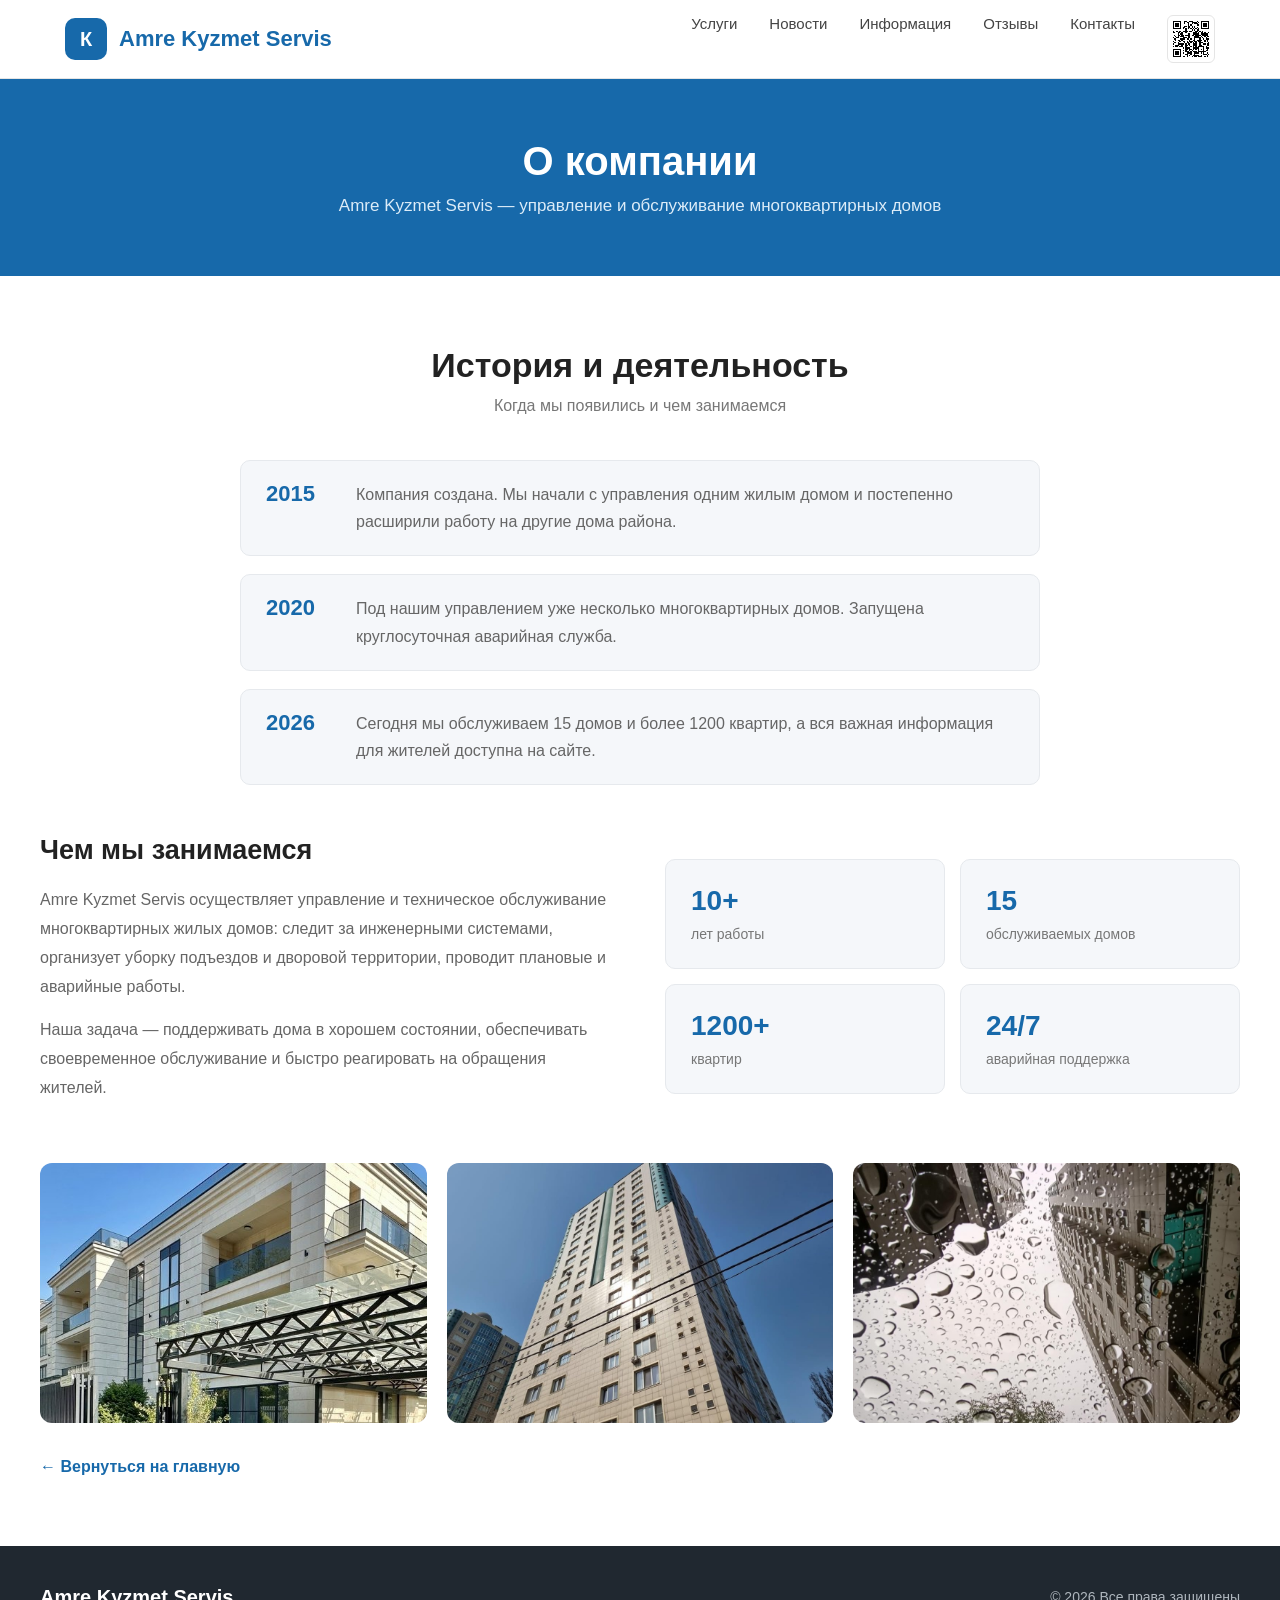
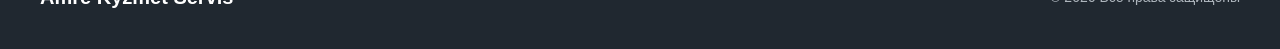
==== about.html @ 6d38aca6 "Launch Amre Kyzmet Servis site on GitHub Pages Services/news/documents/contacts sections, a reviews " ====
<!DOCTYPE html>
<html lang="ru">

<head>
    <meta charset="UTF-8">

    <meta name="viewport" content="width=device-width, initial-scale=1.0">

    <title>О компании — Amre Kyzmet Servis</title>
    <meta name="description" content="История и деятельность компании Amre Kyzmet Servis: с какого года работаем, сколько домов и квартир обслуживаем, чем занимаемся.">
    <link rel="canonical" href="https://sultan2728.github.io/amre-kyzmet-servis/about.html">

    <link rel="stylesheet" href="Css/style.css">
    <link rel="stylesheet" href="Css/QR.css">
</head>

<body>

    <!-- ================= HEADER ================= -->

    <header>

        <div class="header-container"> 

            <a href="index.html" class="logo">

                <div class="logo-icon">К</div>

                <span>Amre Kyzmet Servis</span>

            </a>

            <nav>

                <a href="index.html#services">Услуги</a>
                <a href="index.html#news">Новости</a>
                <a href="index.html#documents">Информация</a>
                <a href="index.html#reviews">Отзывы</a>
                <a href="index.html#contacts">Контакты</a>

                <a href="about.html" class="nav-qr" title="О компании">
                    <span class="nav-qr-code" data-qr="about.html"></span>
                    <span class="nav-qr-popup">
                        <span class="nav-qr-big" data-qr="about.html"></span>
                        <span class="nav-qr-text">Отсканируйте или нажмите — страница «О компании»</span>
                    </span>
                </a>

            </nav>

        </div>

    </header>


    <!-- ================= О КОМПАНИИ ================= -->

    <section class="page-hero">
        <h1>О компании</h1>
        <p>Amre Kyzmet Servis — управление и обслуживание многоквартирных домов</p>
    </section>

    <section class="section about">

        <div class="container">

            <div class="section-title">
                <h2>История и деятельность</h2>
                <p>Когда мы появились и чем занимаемся</p>
            </div>

            <div class="timeline">

                <div class="timeline-item">
                    <div class="timeline-year">2015</div>
                    <p>
                        Компания создана. Мы начали с управления одним жилым домом
                        и постепенно расширили работу на другие дома района.
                    </p>
                </div>

                <div class="timeline-item">
                    <div class="timeline-year">2020</div>
                    <p>
                        Под нашим управлением уже несколько многоквартирных домов.
                        Запущена круглосуточная аварийная служба.
                    </p>
                </div>

                <div class="timeline-item">
                    <div class="timeline-year">2026</div>
                    <p>
                        Сегодня мы обслуживаем 15 домов и более 1200 квартир,
                        а вся важная информация для жителей доступна на сайте.
                    </p>
                </div>

            </div>

            <div class="about-content" style="margin-top: 50px;">

                <div class="about-text">

                    <h3>Чем мы занимаемся</h3>

                    <p>
                        Amre Kyzmet Servis осуществляет управление и техническое
                        обслуживание многоквартирных жилых домов: следит за
                        инженерными системами, организует уборку подъездов и
                        дворовой территории, проводит плановые и аварийные работы.
                    </p>

                    <p>
                        Наша задача — поддерживать дома в хорошем состоянии,
                        обеспечивать своевременное обслуживание и быстро
                        реагировать на обращения жителей.
                    </p>

                </div>

                <div class="about-info">

                    <div class="info-card">
                        <strong>10+</strong>
                        <span>лет работы</span>
                    </div>

                    <div class="info-card">
                        <strong>15</strong>
                        <span>обслуживаемых домов</span>
                    </div>

                    <div class="info-card">
                        <strong>1200+</strong>
                        <span>квартир</span>
                    </div>

                    <div class="info-card">
                        <strong>24/7</strong>
                        <span>аварийная поддержка</span>
                    </div>

                </div>

            </div>

            <div class="about-photos">
                <img src="png/house-3.jpg" alt="Дом под управлением КСК">
                <img src="png/house-2.jpg" alt="Дом под управлением КСК">
                <img src="png/house-1.jpg" alt="Дом под управлением КСК">
            </div>

            <a href="index.html" class="back-home">← Вернуться на главную</a>

        </div>

    </section>


    <!-- ================= FOOTER ================= -->

    <footer>

        <div class="footer-container">

            <div class="footer-logo">
                Amre Kyzmet Servis
            </div>

            <div class="footer-text">
                © 2026 Все права защищены
            </div>

        </div>

    </footer>

    <script src="Js/qrcode.js"></script>
    <script src="Js/qr-init.js"></script>

</body>

</html>
---- Css/style.css ----
* {
    margin: 0;
    padding: 0;
    box-sizing: border-box;
}

html {
    scroll-behavior: smooth;
}

body {
    font-family: Arial, Helvetica, sans-serif;
    background: #f5f6f8;
    color: #222;
}

a {
    text-decoration: none;
    color: inherit;
}

/* ================= HEADER ================= */

header {
    background: #ffffff;
    border-bottom: 1px solid #e5e5e5;
    position: sticky;
    top: 0;
    z-index: 1000;
}

.header-container {
    max-width: 1200px;
    margin: auto;
    height: 78px;

    display: flex;
    align-items: center;
    justify-content: space-between;

    padding: 0 25px;
}

.logo {
    display: flex;
    align-items: center;
    gap: 12px;
    font-size: 22px;
    font-weight: 700;
    color: #1769aa;
}

.logo-icon {
    width: 42px;
    height: 42px;
    border-radius: 10px;

    display: flex;
    align-items: center;
    justify-content: center;

    background: #1769aa;
    color: white;
    font-size: 20px; 
    font-weight: bold;
}

nav {
    display: flex;
    gap: 32px;
}

nav a {
    color: #444;
    font-size: 15px;
    font-weight: 500;
    transition: 0.3s;
}

nav a:hover {
    color: #1769aa;
}

/* ================= HERO ================= */

.hero {
    min-height: 480px;

    display: flex;
    align-items: center;

    position: relative;
    overflow: hidden;
    background: #16202a;
}

/* фон из трёх фотографий */
.hero-bg {
    position: absolute;
    inset: 0;

    display: flex;
}

.hero-bg img {
    flex: 1;
    min-width: 0;
    height: 100%;
    object-fit: cover;
}

/* тёмный градиент поверх фото, чтобы текст читался */
.hero::after {
    content: "";
    position: absolute;
    inset: 0;

    background: linear-gradient(
        90deg,
        rgba(0, 0, 0, 0.72),
        rgba(0, 0, 0, 0.30)
    );
}

.hero-container {
    position: relative;
    z-index: 2;
    width: 1200px;
    max-width: 100%;
    margin: auto;
    padding: 60px 25px;
}

.hero-content {
    max-width: 650px;
    color: white;
}

.hero-content span {
    display: inline-block;
    margin-bottom: 15px;

    font-size: 14px;
    font-weight: bold;
    text-transform: uppercase;
    letter-spacing: 1px;

    color: #7ec8ff;
}

.hero-content h1 {
    font-size: 52px;
    line-height: 1.1;
    margin-bottom: 20px;
}

.hero-content p {
    font-size: 19px;
    line-height: 1.6;
    color: #eeeeee;
    margin-bottom: 30px;
}

.hero-buttons {
    display: flex;
    gap: 15px;
}

.btn {
    display: inline-block;
    padding: 14px 25px;
    border-radius: 7px;

    font-size: 15px;
    font-weight: bold;

    transition: 0.3s;
}

.btn-primary {
    background: #1769aa;
    color: white;
}

.btn-primary:hover {
    background: #0f558b;
    transform: translateY(-2px);
}

.btn-light {
    background: white;
    color: #333;
}

.btn-light:hover {
    background: #eeeeee;
}

/* ================= GENERAL ================= */

.section {
    padding: 70px 25px;
}

.container {
    max-width: 1200px;
    margin: auto;
}

.section-title {
    text-align: center;
    margin-bottom: 45px;
}

.section-title h2 {
    font-size: 34px;
    margin-bottom: 12px;
}

.section-title p {
    color: #777;
    font-size: 16px;
}

/* ================= ABOUT ================= */

.about {
    background: white;
}

.about-content {
    display: grid;
    grid-template-columns: 1fr 1fr;
    gap: 50px;
    align-items: center;
}

.about-text h3 {
    font-size: 27px;
    margin-bottom: 20px;
}

.about-text p {
    color: #666;
    line-height: 1.8;
    margin-bottom: 15px;
}

.about-info {
    display: grid;
    grid-template-columns: 1fr 1fr;
    gap: 15px;
}

.info-card {
    background: #f5f7fa;
    padding: 25px;
    border-radius: 10px;
    border: 1px solid #e6e9ed;
}

.info-card strong {
    display: block;
    font-size: 28px;
    color: #1769aa;
    margin-bottom: 8px;
}

.info-card span {
    color: #777;
    font-size: 14px;
}

/* ================= SERVICES ================= */

.services {
    background: #f5f6f8;
}

.services-grid {
    display: grid;
    grid-template-columns: repeat(4, 1fr);
    gap: 20px;
}

.service-card {
    background: white;
    padding: 30px 25px;
    border-radius: 12px;

    border: 1px solid #e5e5e5;

    transition: 0.3s;
}

.service-card:hover {
    transform: translateY(-5px);
    box-shadow: 0 10px 30px rgba(0,0,0,0.08);
}

.service-icon {
    width: 52px;
    height: 52px;
    border-radius: 10px;

    background: #e8f3fb;
    color: #1769aa;

    display: flex;
    align-items: center;
    justify-content: center;

    font-size: 23px;
    margin-bottom: 20px;
}

.service-card h3 {
    font-size: 19px;
    margin-bottom: 12px;
}

.service-card p {
    color: #777;
    font-size: 14px;
    line-height: 1.6;
}

/* ================= NEWS ================= */

.news {
    background: white;
}

.news-grid {
    display: grid;
    grid-template-columns: repeat(3, 1fr);
    gap: 25px;
}

.news-card {
    border: 1px solid #e5e5e5;
    border-radius: 12px;
    overflow: hidden;
    background: white;
    transition: 0.3s;
}

.news-card:hover {
    transform: translateY(-4px);
    box-shadow: 0 8px 25px rgba(0,0,0,0.07);
}

.news-image {
    height: 180px;

    background:
        linear-gradient(
            135deg,
            #dceaf4,
            #f1f4f7
        );

    display: flex;
    align-items: center;
    justify-content: center;

    color: #1769aa;
    font-size: 45px;
}

.news-content {
    padding: 22px;
}

.news-date {
    color: #1769aa;
    font-size: 13px;
    margin-bottom: 10px;
}

.news-content h3 {
    font-size: 18px;
    margin-bottom: 10px;
}

.news-content p {
    color: #777;
    font-size: 14px;
    line-height: 1.6;
}

/* ================= DOCUMENTS ================= */

.documents {
    background: #f5f6f8;
}

.documents-grid {
    display: grid;
    grid-template-columns: repeat(4, 1fr);
    gap: 20px;
}

.document-card {
    background: white;
    padding: 25px;
    border-radius: 10px;

    border: 1px solid #e4e4e4;

    display: flex;
    align-items: center;
    gap: 15px;

    transition: 0.3s;
}

.document-card:hover {
    border-color: #1769aa;
}

.document-icon {
    font-size: 25px;
}

.document-card h3 {
    font-size: 15px;
}

/* ================= CONTACTS ================= */

.contacts {
    background: #ffffff;
}

.contacts-grid {
    display: grid;
    grid-template-columns: repeat(3, 1fr);
    gap: 25px;
}

.contact-card {
    text-align: center;
    padding: 30px;

    border: 1px solid #e5e5e5;
    border-radius: 12px;
}

.contact-icon {
    font-size: 30px;
    margin-bottom: 15px;
}

.contact-card h3 {
    margin-bottom: 10px;
}

.contact-card p {
    color: #777;
    line-height: 1.6;
}

/* ================= FOOTER ================= */

footer {
    background: #202830;
    color: white;
    padding: 40px 25px;
}

.footer-container {
    max-width: 1200px;
    margin: auto;

    display: flex;
    justify-content: space-between;
    align-items: center;
}

.footer-logo {
    font-size: 20px;
    font-weight: bold;
}

.footer-text {
    color: #aeb6bd;
    font-size: 14px;
}

/* ================= ADAPTIVE ================= */

@media (max-width: 900px) {

    nav {
        gap: 15px;
    }

    .hero-content h1 {
        font-size: 42px;
    }

    .services-grid {
        grid-template-columns: repeat(2, 1fr);
    }

    .documents-grid {
        grid-template-columns: repeat(2, 1fr);
    }

    .about-content {
        grid-template-columns: 1fr;
    }
}

@media (max-width: 600px) {

    .header-container {
        height: auto;
        padding: 15px 20px;

        flex-direction: column;
        gap: 15px;
    }

    nav {
        flex-wrap: wrap;
        justify-content: center;
        gap: 15px;
    }

    .hero {
        min-height: 500px;
    }

    .hero-content h1 {
        font-size: 35px;
    }

    .hero-content p {
        font-size: 16px;
    }

    .hero-buttons {
        flex-direction: column;
    }

    .btn {
        text-align: center;
    }

    .services-grid,
    .news-grid,
    .documents-grid,
    .contacts-grid {
        grid-template-columns: 1fr;
    }

    .about-info {
        grid-template-columns: 1fr;
    }

    .section {
        padding: 50px 20px;
    }

    .section-title h2 {
        font-size: 28px;
    }

    .footer-container {
        flex-direction: column;
        gap: 15px;
        text-align: center;
    }
}
/* ================= REVIEWS ================= */

.reviews {
    background: #f5f6f8;
}

.reviews-layout {
    display: grid;
    grid-template-columns: 380px 1fr;
    gap: 30px;
    align-items: start;
}

.review-form {
    background: white;
    border: 1px solid #e5e5e5;
    border-radius: 12px;
    padding: 25px;

    display: flex;
    flex-direction: column;
    gap: 6px;
}

.review-form h3 {
    font-size: 19px;
    margin-bottom: 10px;
}

.review-form label {
    font-size: 13px;
    color: #555;
    margin-top: 10px;
}

.review-form input[type="text"],
.review-form textarea {
    width: 100%;
    border: 1px solid #ddd;
    border-radius: 8px;
    padding: 10px 12px;
    font-family: inherit;
    font-size: 14px;
    resize: vertical;
}

.review-form input[type="text"]:focus,
.review-form textarea:focus {
    outline: none;
    border-color: #1769aa;
}

.star-input {
    display: flex;
    gap: 4px;
}

.star-input .star {
    background: none;
    border: none;
    cursor: pointer;
    font-size: 26px;
    line-height: 1;
    color: #d8dce1;
    padding: 2px;
    transition: 0.15s;
}

.star-input .star.active {
    color: #f5a623;
}

.review-submit {
    margin-top: 16px;
    border: none;
    cursor: pointer;
    width: 100%;
    text-align: center;
}

.review-note {
    margin-top: 10px;
    font-size: 12px;
    color: #999;
    line-height: 1.5;
}

.reviews-list {
    display: flex;
    flex-direction: column;
    gap: 16px;
}

.review-card {
    background: white;
    border: 1px solid #e5e5e5;
    border-radius: 12px;
    padding: 20px 22px;
}

.review-head {
    display: flex;
    justify-content: space-between;
    align-items: center;
    gap: 10px;
    margin-bottom: 8px;
}

.review-head strong {
    font-size: 15px;
}

.review-stars {
    display: flex;
    gap: 2px;
}

.star-display {
    color: #d8dce1;
    font-size: 15px;
}

.star-display.filled {
    color: #f5a623;
}

.review-text {
    color: #555;
    line-height: 1.6;
    font-size: 14px;
    margin-bottom: 10px;
}

.review-date {
    font-size: 12px;
    color: #999;
}

.reviews-empty {
    color: #777;
    font-size: 14px;
}

@media (max-width: 900px) {
    .reviews-layout {
        grid-template-columns: 1fr;
    }
}
---- Css/QR.css ----
.overlay{
    position:fixed;
    inset:0;
    background:rgba(0,0,0,0.6);
    backdrop-filter:blur(8px);
    display:none;
    z-index:999;
}

.qr-modal{
    position:fixed;
    top:50%;
    left:50%;
    transform:translate(-50%,-50%);
    background:#111;
    padding:30px;
    border-radius:20px;
    text-align:center;
    display:none;
    z-index:1000;
    color:white;
}

/* ================= QR В МЕНЮ ================= */

.nav-qr {
    position: relative;
    display: flex;
    align-items: center;
}

.nav-qr-code {
    display: block;
    width: 48px;
    height: 48px;
    padding: 2px;
    background: #fff;
    border: 1px solid #e5e5e5;
    border-radius: 6px;
    transition: 0.3s;
}

.nav-qr:hover .nav-qr-code {
    border-color: #1769aa;
}

.nav-qr-code svg,
.nav-qr-big svg {
    display: block;
    width: 100%;
    height: 100%;
}

/* увеличенный QR при наведении */
.nav-qr-popup {
    position: absolute;
    top: 100%;
    right: 0;
    margin-top: 12px;
    width: 220px;
    padding: 14px;

    background: #fff;
    border: 1px solid #e5e5e5;
    border-radius: 12px;
    box-shadow: 0 10px 30px rgba(0, 0, 0, 0.15);
    text-align: center;

    opacity: 0;
    visibility: hidden;
    transform: translateY(-6px);
    transition: 0.25s;
}

.nav-qr:hover .nav-qr-popup {
    opacity: 1;
    visibility: visible;
    transform: translateY(0);
}

.nav-qr-big {
    display: block;
    width: 190px;
    height: 190px;
    margin: 0 auto 10px;
}

.nav-qr-text {
    display: block;
    font-size: 13px;
    line-height: 1.4;
    color: #666;
}

/* ================= СТРАНИЦА «О КОМПАНИИ» ================= */

.page-hero {
    background: #1769aa;
    color: white;
    padding: 60px 25px;
    text-align: center;
}

.page-hero h1 {
    font-size: 40px;
    margin-bottom: 12px;
}

.page-hero p {
    color: #dcecf8;
    font-size: 17px;
}

.timeline {
    max-width: 800px;
    margin: 0 auto;
    display: flex;
    flex-direction: column;
    gap: 18px;
}

.timeline-item {
    display: flex;
    gap: 20px;
    align-items: flex-start;
    background: #f5f7fa;
    border: 1px solid #e6e9ed;
    border-radius: 10px;
    padding: 20px 25px;
}

.timeline-year {
    min-width: 70px;
    font-size: 22px;
    font-weight: bold;
    color: #1769aa;
}

.timeline-item p {
    color: #666;
    line-height: 1.7;
}

.about-photos {
    display: flex;
    gap: 20px;
    margin-top: 45px;
}

.about-photos img {
    flex: 1;
    min-width: 0;
    height: 260px;
    object-fit: cover;
    border-radius: 12px;
}

.back-home {
    display: inline-block;
    margin-top: 35px;
    color: #1769aa;
    font-weight: bold;
}

.back-home:hover {
    text-decoration: underline;
}

@media (max-width: 600px) {
    .nav-qr-popup {
        right: auto;
        left: 50%;
        margin-left: -110px;
    }

    .timeline-item {
        flex-direction: column;
        gap: 8px;
    }

    .about-photos {
        flex-direction: column;
    }
}
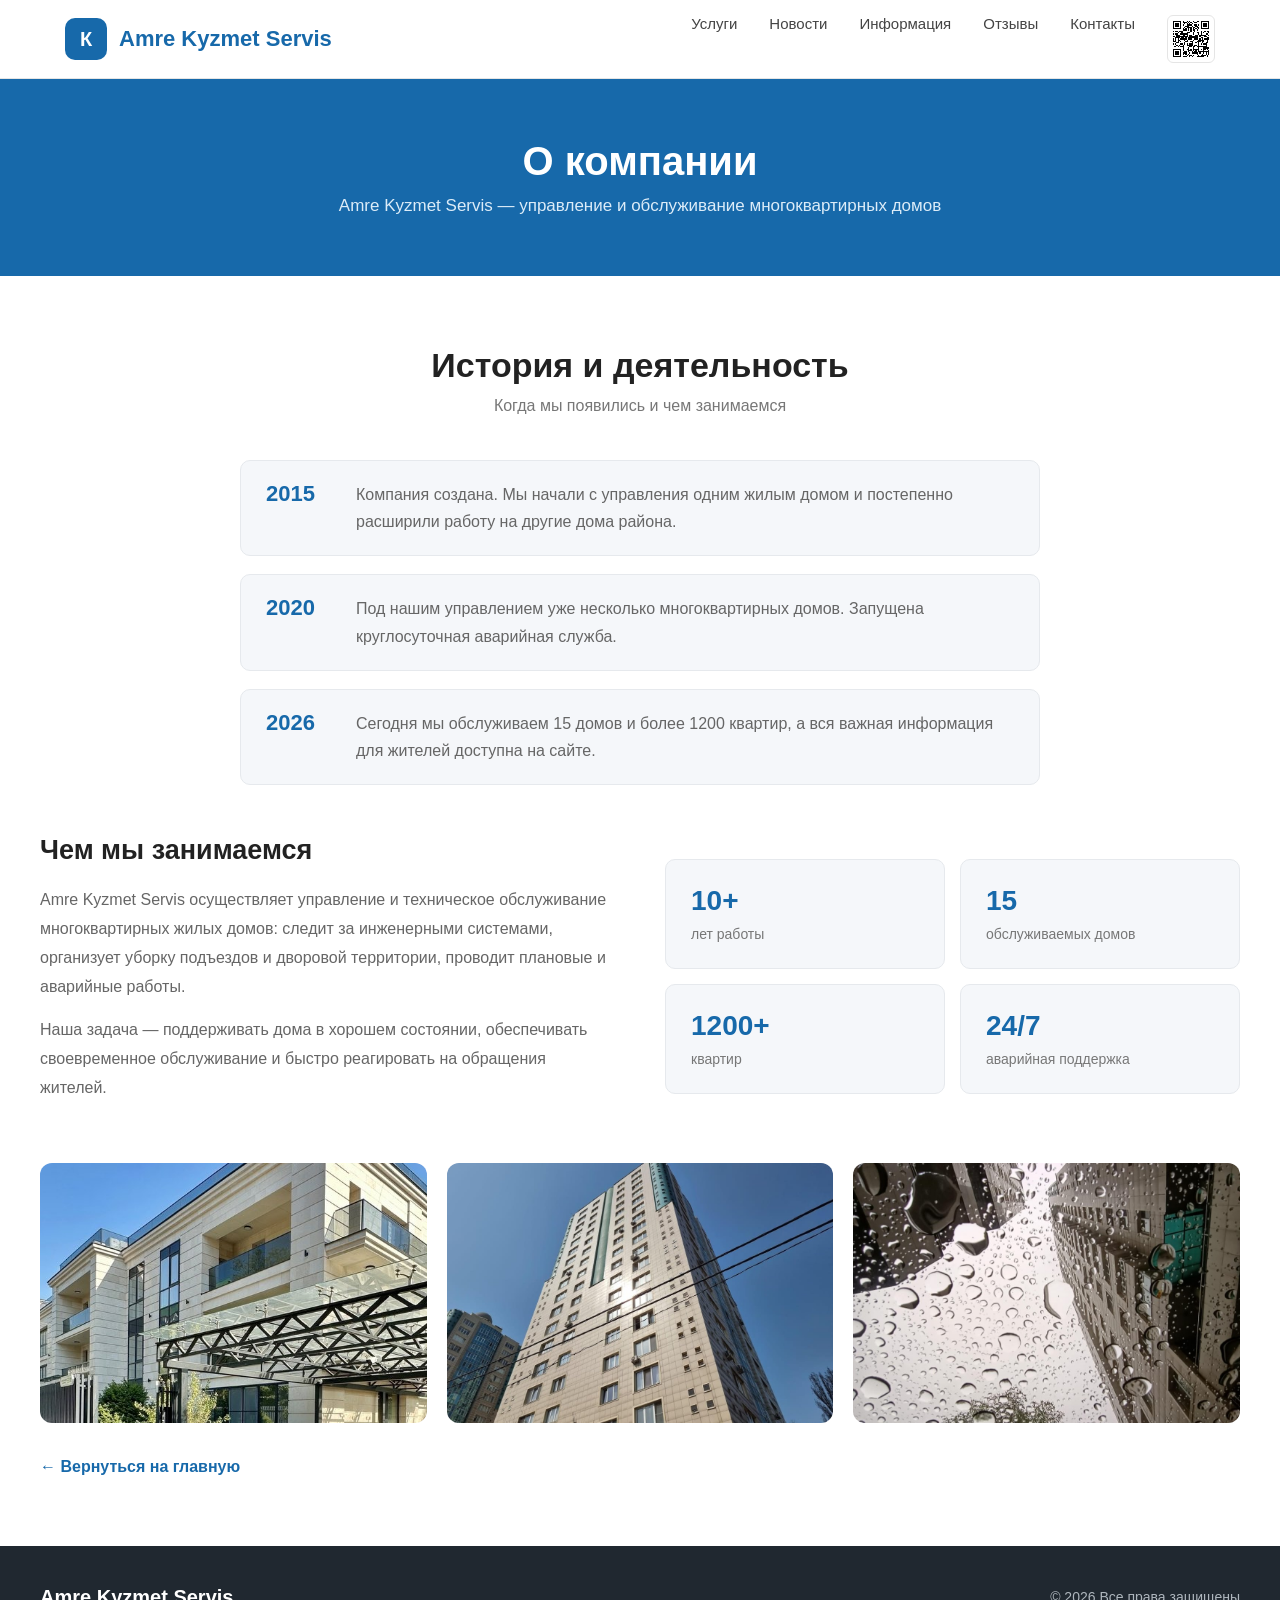
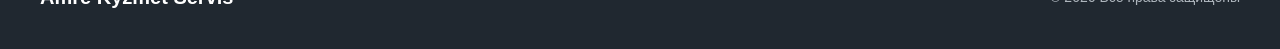
==== commit 6300d8b2: "Fix leftover old company name in image alt text Co-Authored-By: Claude Sonnet 5 <noreply@anthropic.c" ====
--- a/about.html
+++ b/about.html
@@ -145,9 +145,9 @@
             </div>
 
             <div class="about-photos">
-                <img src="png/house-3.jpg" alt="Дом под управлением КСК">
-                <img src="png/house-2.jpg" alt="Дом под управлением КСК">
-                <img src="png/house-1.jpg" alt="Дом под управлением КСК">
+                <img src="png/house-3.jpg" alt="Дом под управлением Amre Kyzmet Servis">
+                <img src="png/house-2.jpg" alt="Дом под управлением Amre Kyzmet Servis">
+                <img src="png/house-1.jpg" alt="Дом под управлением Amre Kyzmet Servis">
             </div>
 
             <a href="index.html" class="back-home">← Вернуться на главную</a>
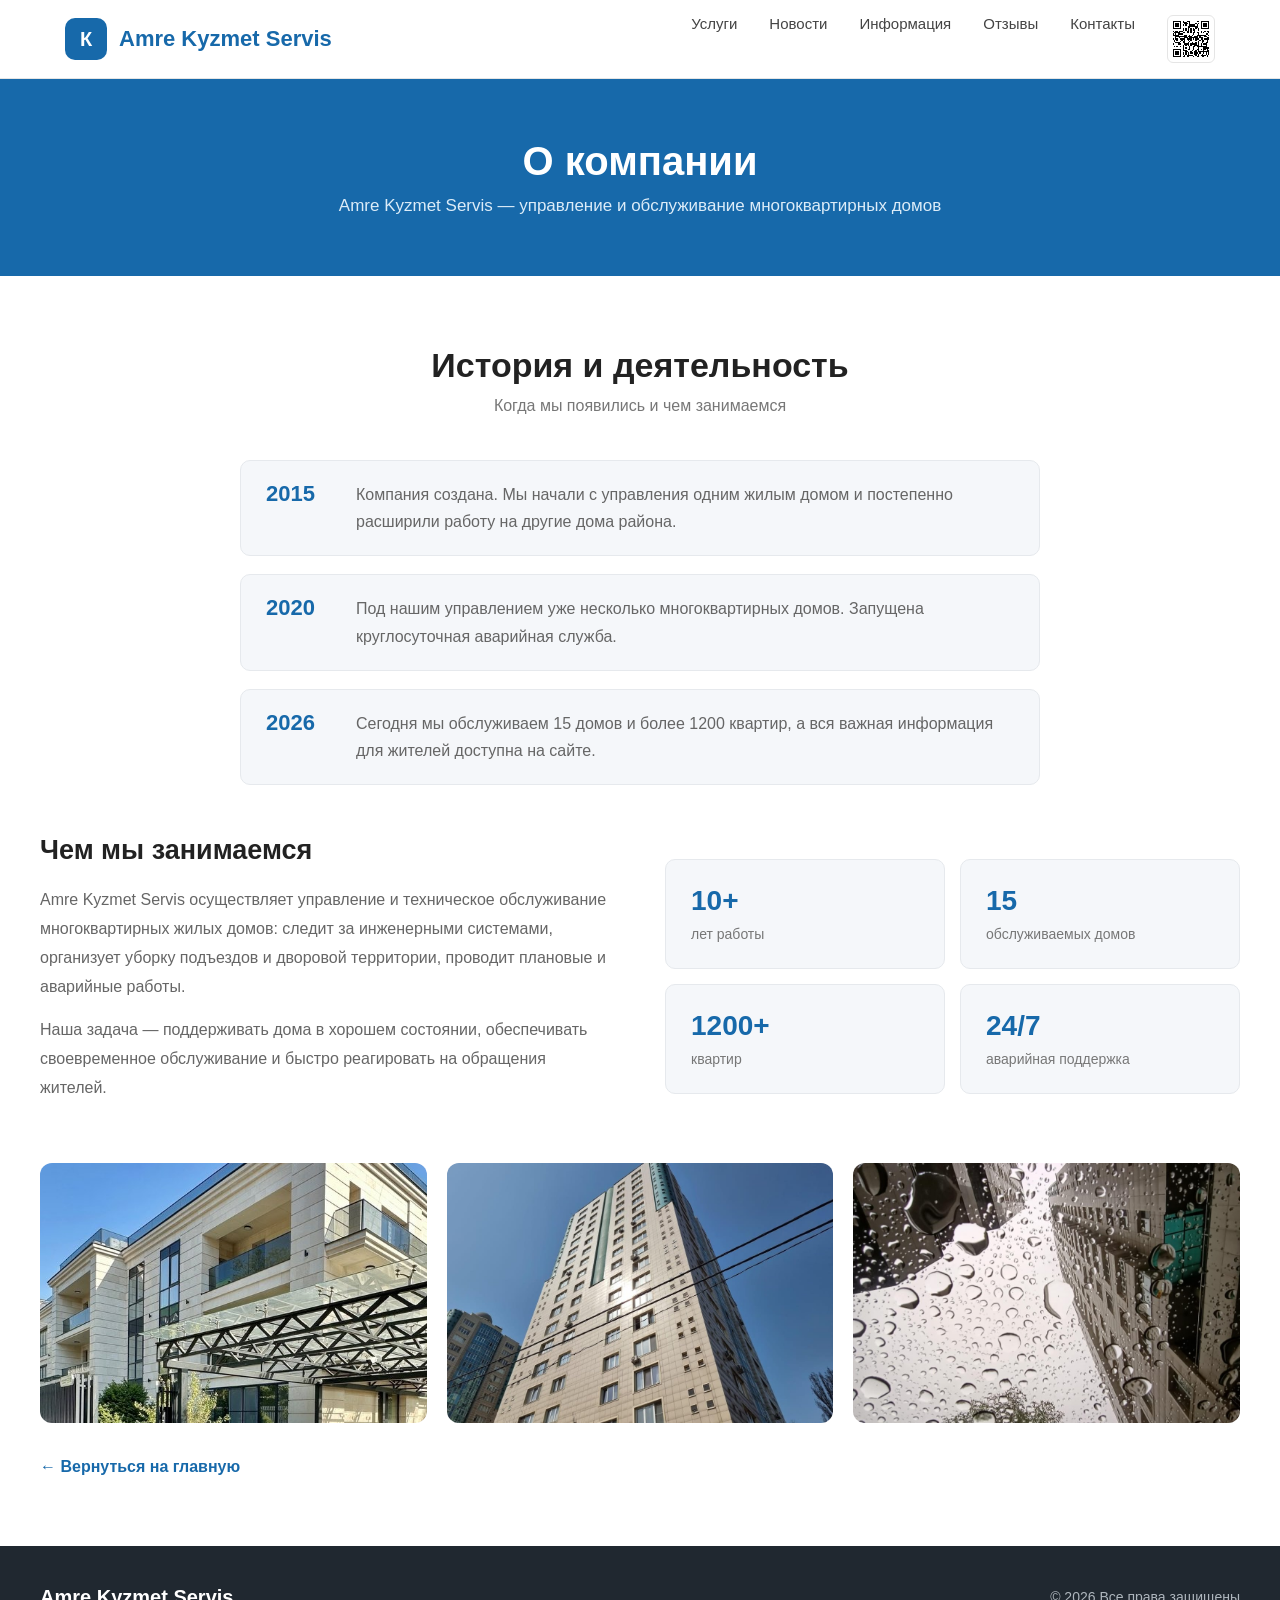
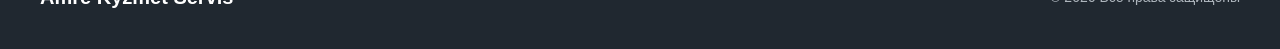
==== commit a173dae9: "Add favicon matching the site logo SVG favicon plus favicon.ico (16/32/48), PNG sizes and an Apple t" ====
--- a/about.html
+++ b/about.html
@@ -8,6 +8,11 @@
 
     <title>О компании — Amre Kyzmet Servis</title>
     <meta name="description" content="История и деятельность компании Amre Kyzmet Servis: с какого года работаем, сколько домов и квартир обслуживаем, чем занимаемся.">
+    <link rel="icon" href="favicon.svg" type="image/svg+xml">
+    <link rel="icon" href="favicon.ico" sizes="48x48">
+    <link rel="icon" href="icons/favicon-32.png" type="image/png" sizes="32x32">
+    <link rel="apple-touch-icon" href="icons/apple-touch-icon.png">
+    <meta name="theme-color" content="#1769aa">
     <link rel="canonical" href="https://sultan2728.github.io/amre-kyzmet-servis/about.html">
 
     <link rel="stylesheet" href="Css/style.css">
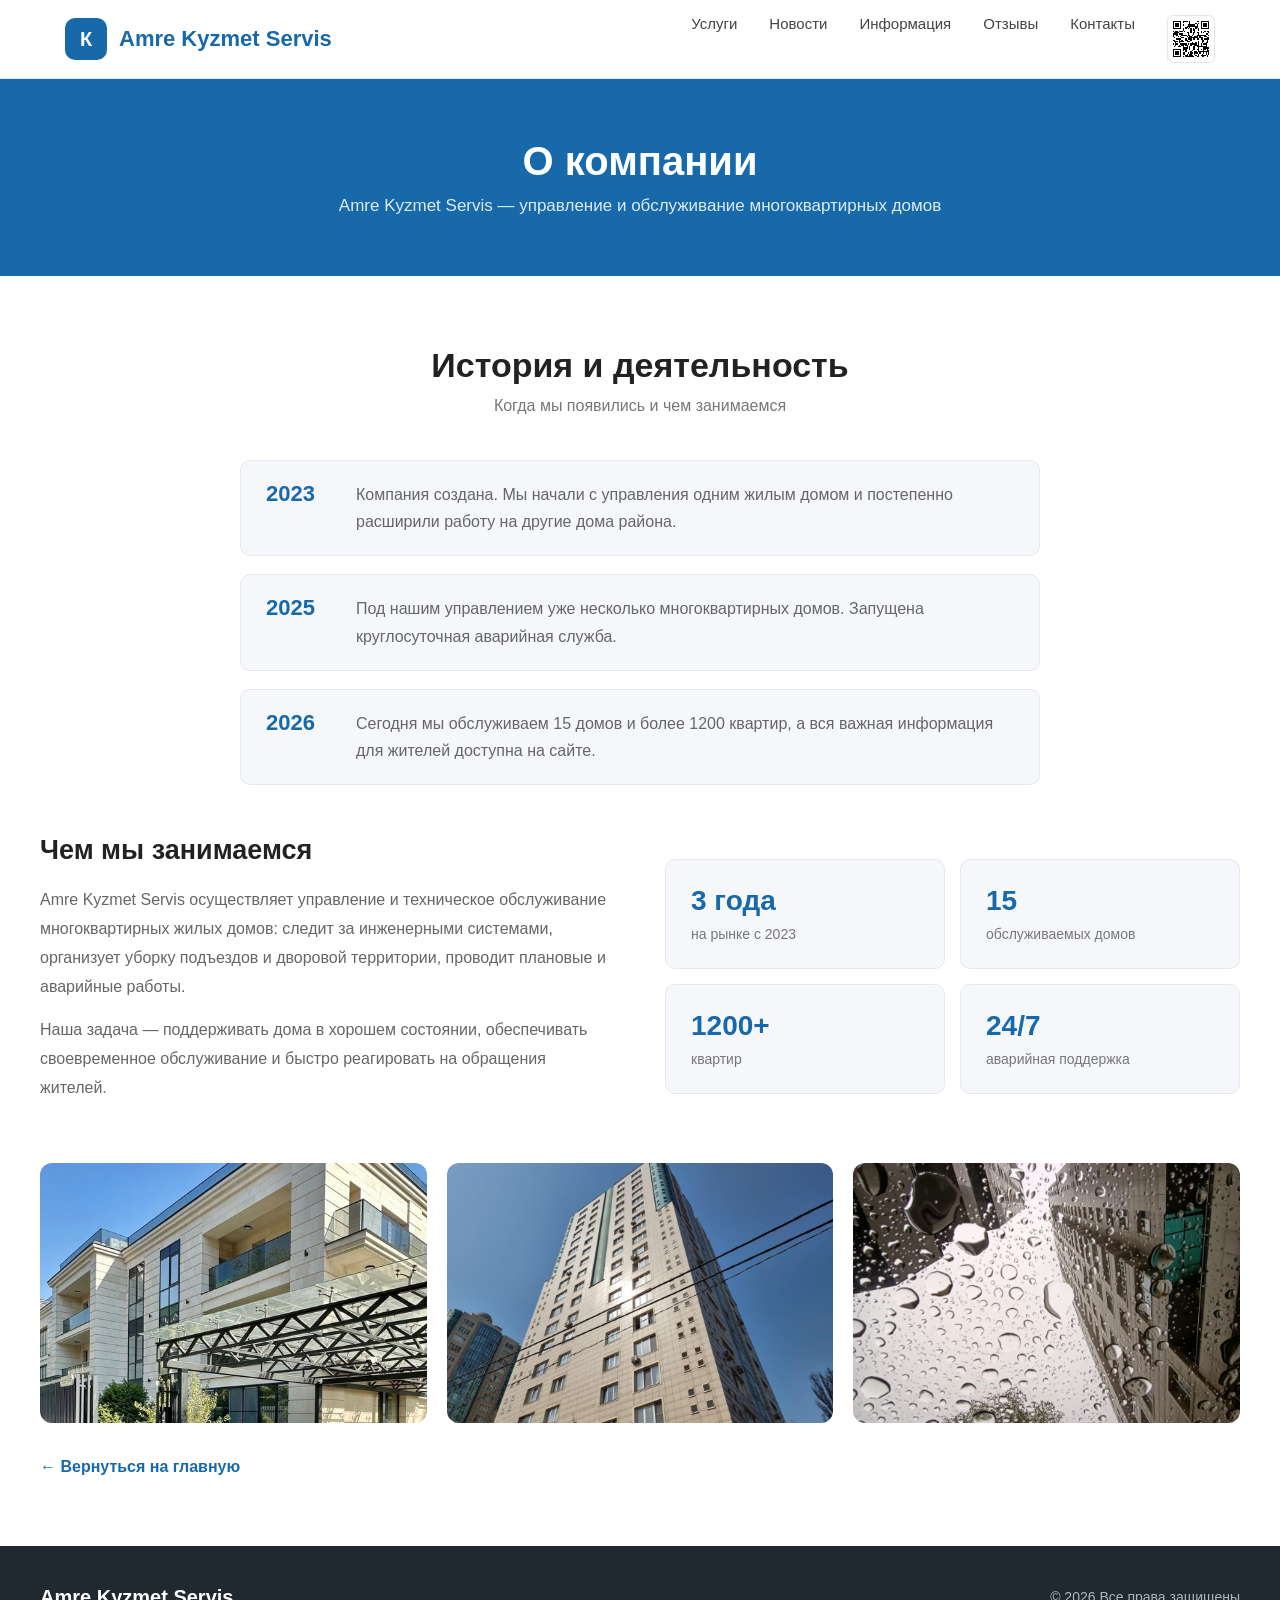
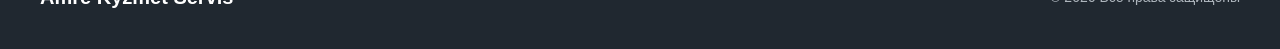
==== commit f8ef0e16: "Update about page: company founded in 2023 Timeline now starts in 2023 (was 2015) and the "10+ years" ====
--- a/about.html
+++ b/about.html
@@ -77,7 +77,7 @@
             <div class="timeline">
 
                 <div class="timeline-item">
-                    <div class="timeline-year">2015</div>
+                    <div class="timeline-year">2023</div>
                     <p>
                         Компания создана. Мы начали с управления одним жилым домом
                         и постепенно расширили работу на другие дома района.
@@ -85,7 +85,7 @@
                 </div>
 
                 <div class="timeline-item">
-                    <div class="timeline-year">2020</div>
+                    <div class="timeline-year">2025</div>
                     <p>
                         Под нашим управлением уже несколько многоквартирных домов.
                         Запущена круглосуточная аварийная служба.
@@ -126,8 +126,8 @@
                 <div class="about-info">
 
                     <div class="info-card">
-                        <strong>10+</strong>
-                        <span>лет работы</span>
+                        <strong>3 года</strong>
+                        <span>на рынке с 2023</span>
                     </div>
 
                     <div class="info-card">
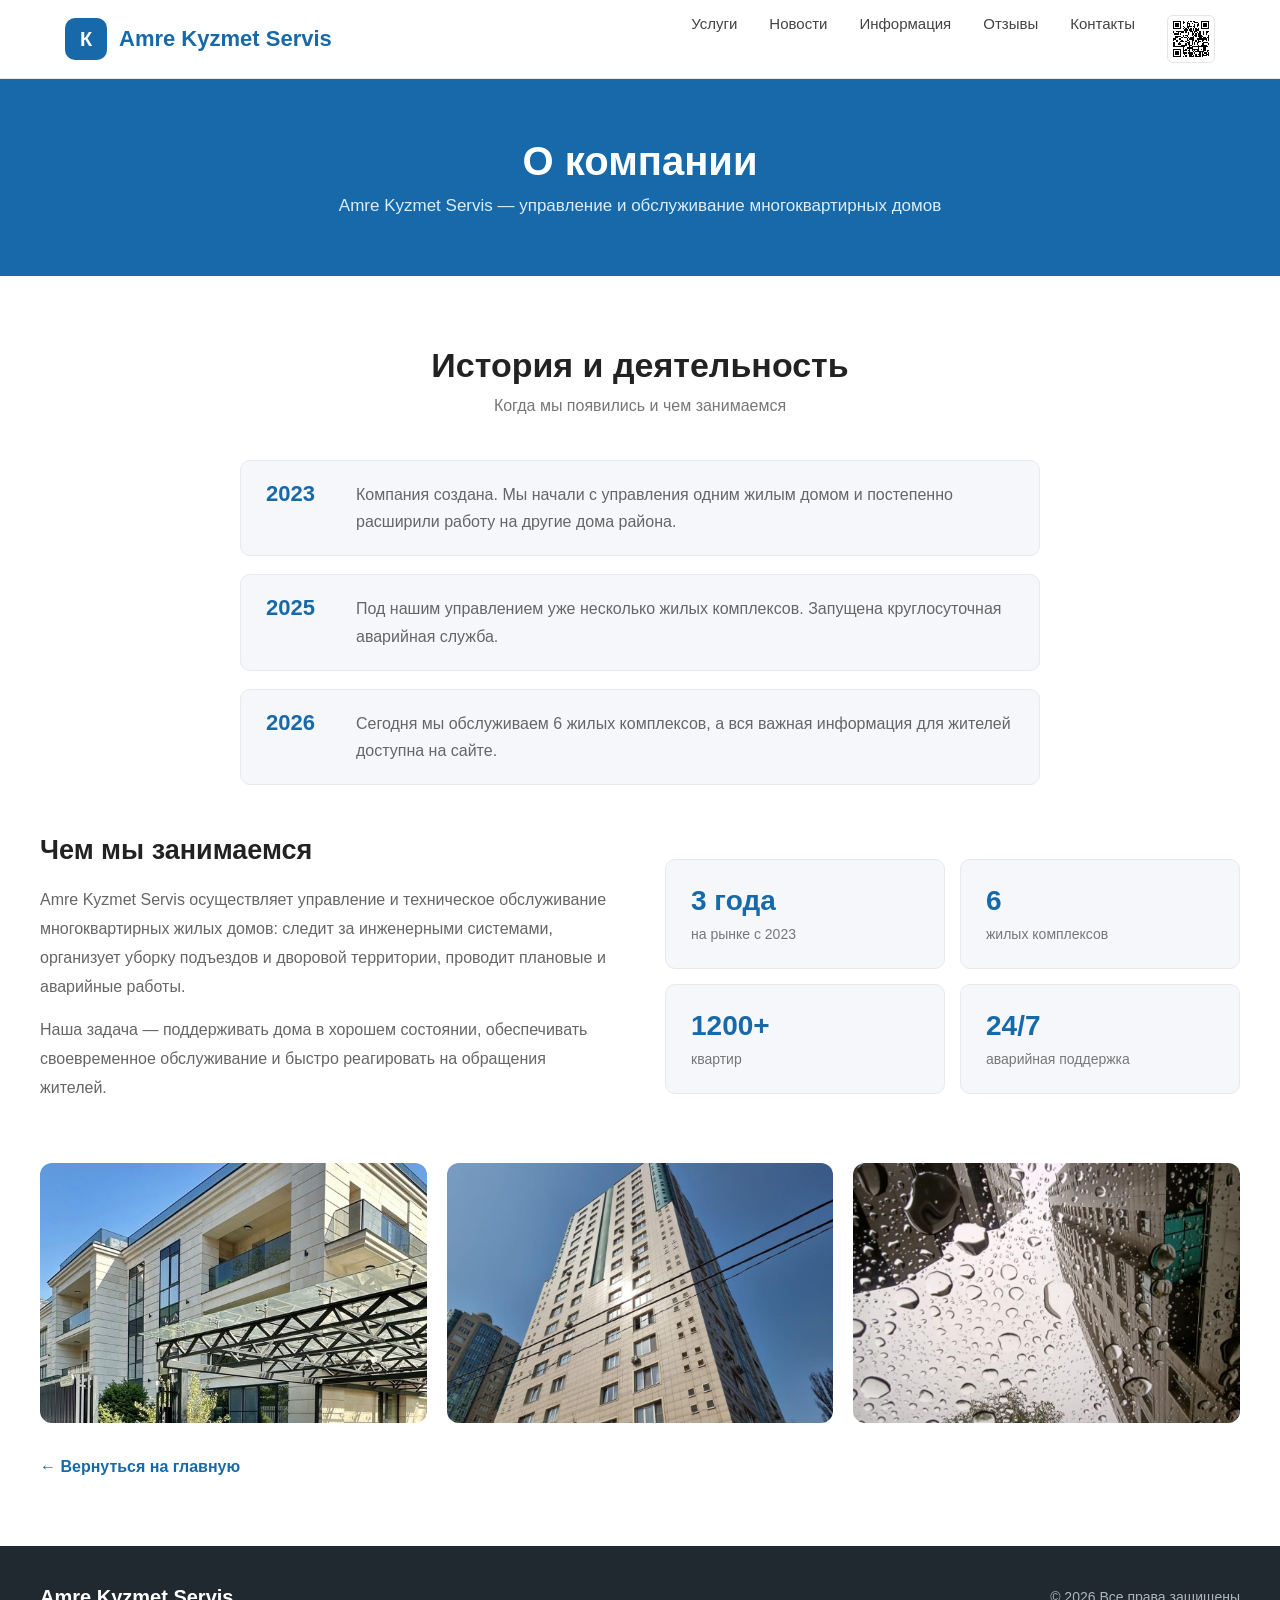
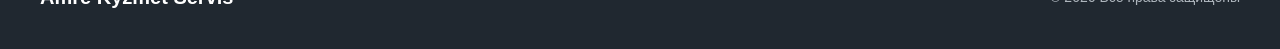
==== commit 432a3dbc: "Update about page: 6 residential complexes instead of 15 houses Co-Authored-By: Claude Sonnet 5.5 <n" ====
--- a/about.html
+++ b/about.html
@@ -87,7 +87,7 @@
                 <div class="timeline-item">
                     <div class="timeline-year">2025</div>
                     <p>
-                        Под нашим управлением уже несколько многоквартирных домов.
+                        Под нашим управлением уже несколько жилых комплексов.
                         Запущена круглосуточная аварийная служба.
                     </p>
                 </div>
@@ -95,7 +95,7 @@
                 <div class="timeline-item">
                     <div class="timeline-year">2026</div>
                     <p>
-                        Сегодня мы обслуживаем 15 домов и более 1200 квартир,
+                        Сегодня мы обслуживаем 6 жилых комплексов,
                         а вся важная информация для жителей доступна на сайте.
                     </p>
                 </div>
@@ -131,8 +131,8 @@
                     </div>
 
                     <div class="info-card">
-                        <strong>15</strong>
-                        <span>обслуживаемых домов</span>
+                        <strong>6</strong>
+                        <span>жилых комплексов</span>
                     </div>
 
                     <div class="info-card">
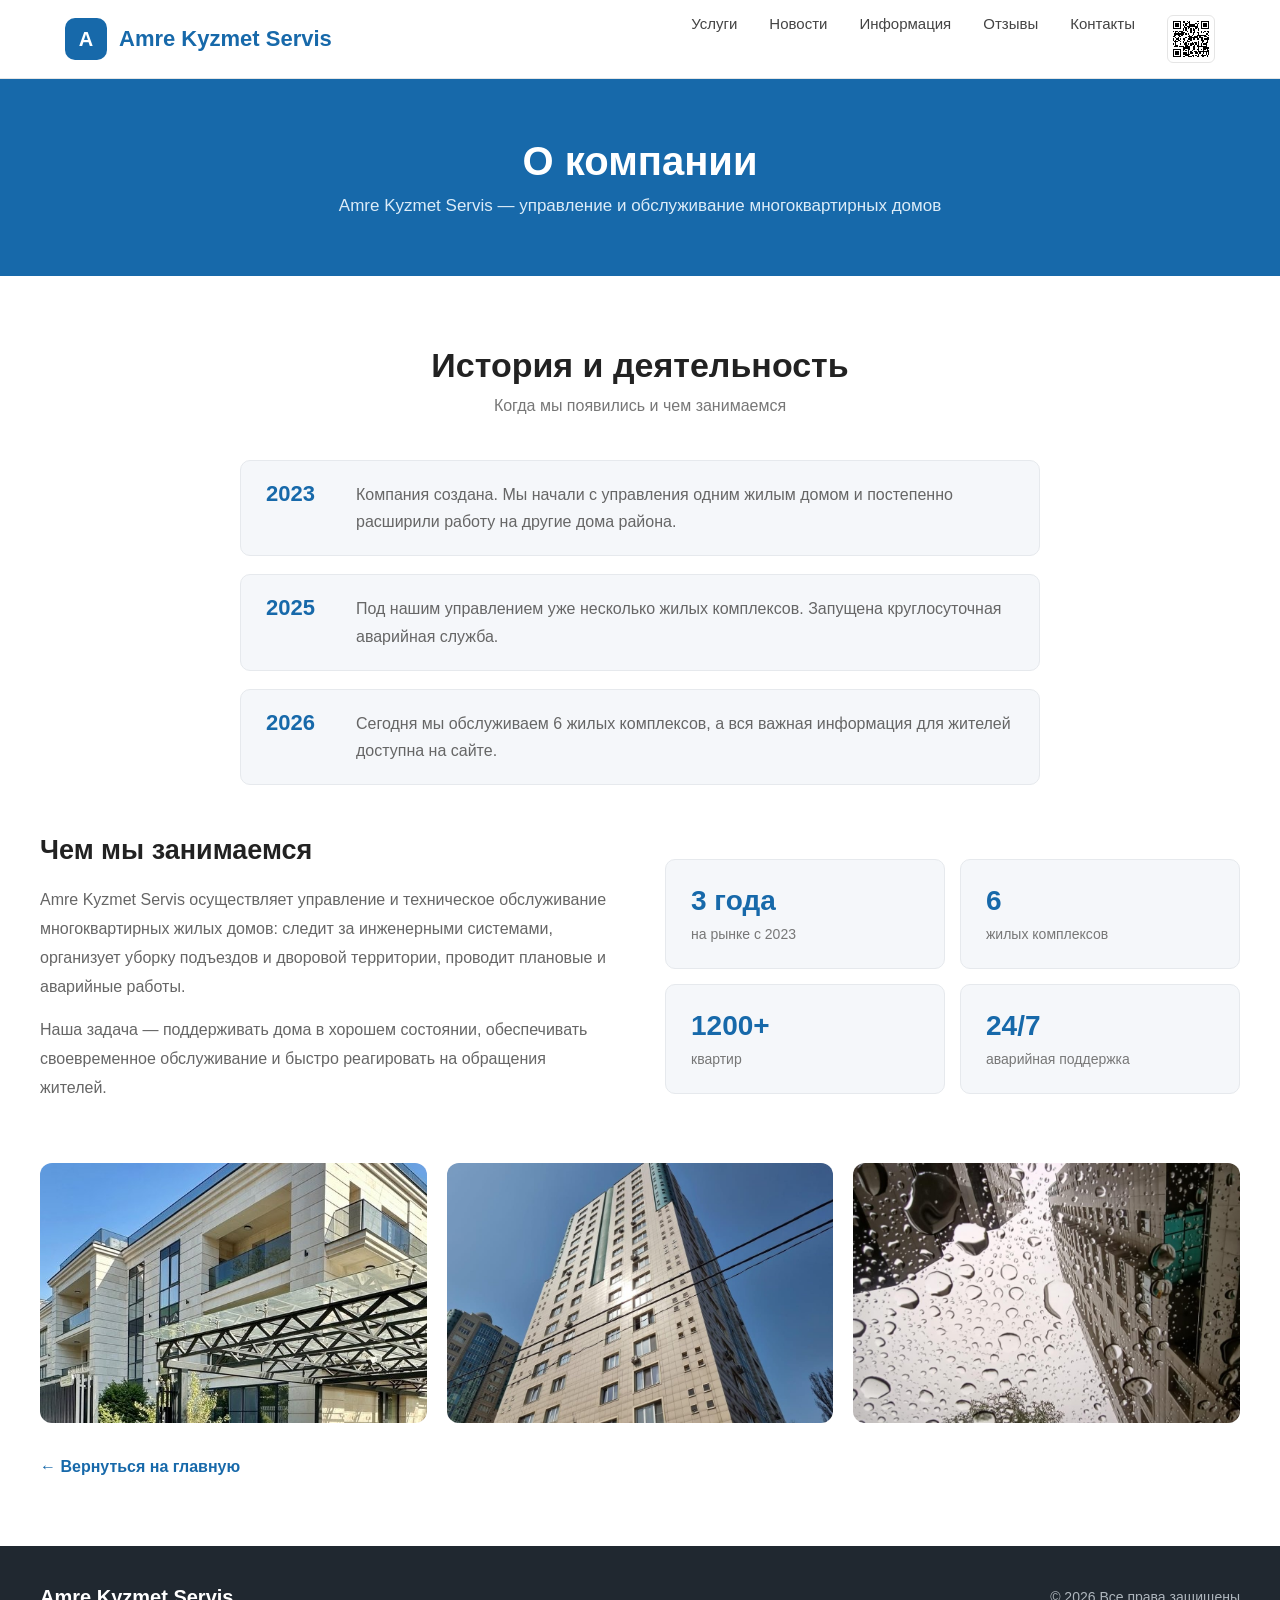
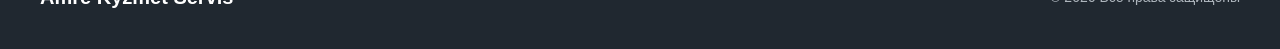
==== commit cd659289: "Update about.html" ====
--- a/about.html
+++ b/about.html
@@ -29,7 +29,7 @@
 
             <a href="index.html" class="logo">
 
-                <div class="logo-icon">К</div>
+                <div class="logo-icon">A</div>
 
                 <span>Amre Kyzmet Servis</span>
 
@@ -47,7 +47,7 @@
                     <span class="nav-qr-code" data-qr="about.html"></span>
                     <span class="nav-qr-popup">
                         <span class="nav-qr-big" data-qr="about.html"></span>
-                        <span class="nav-qr-text">Отсканируйте или нажмите — страница «О компании»</span>
+                        <span class="nav-qr-text">Отсканируйте</span>
                     </span>
                 </a>
 
@@ -185,4 +185,4 @@
 
 </body>
 
-</html>+</html>
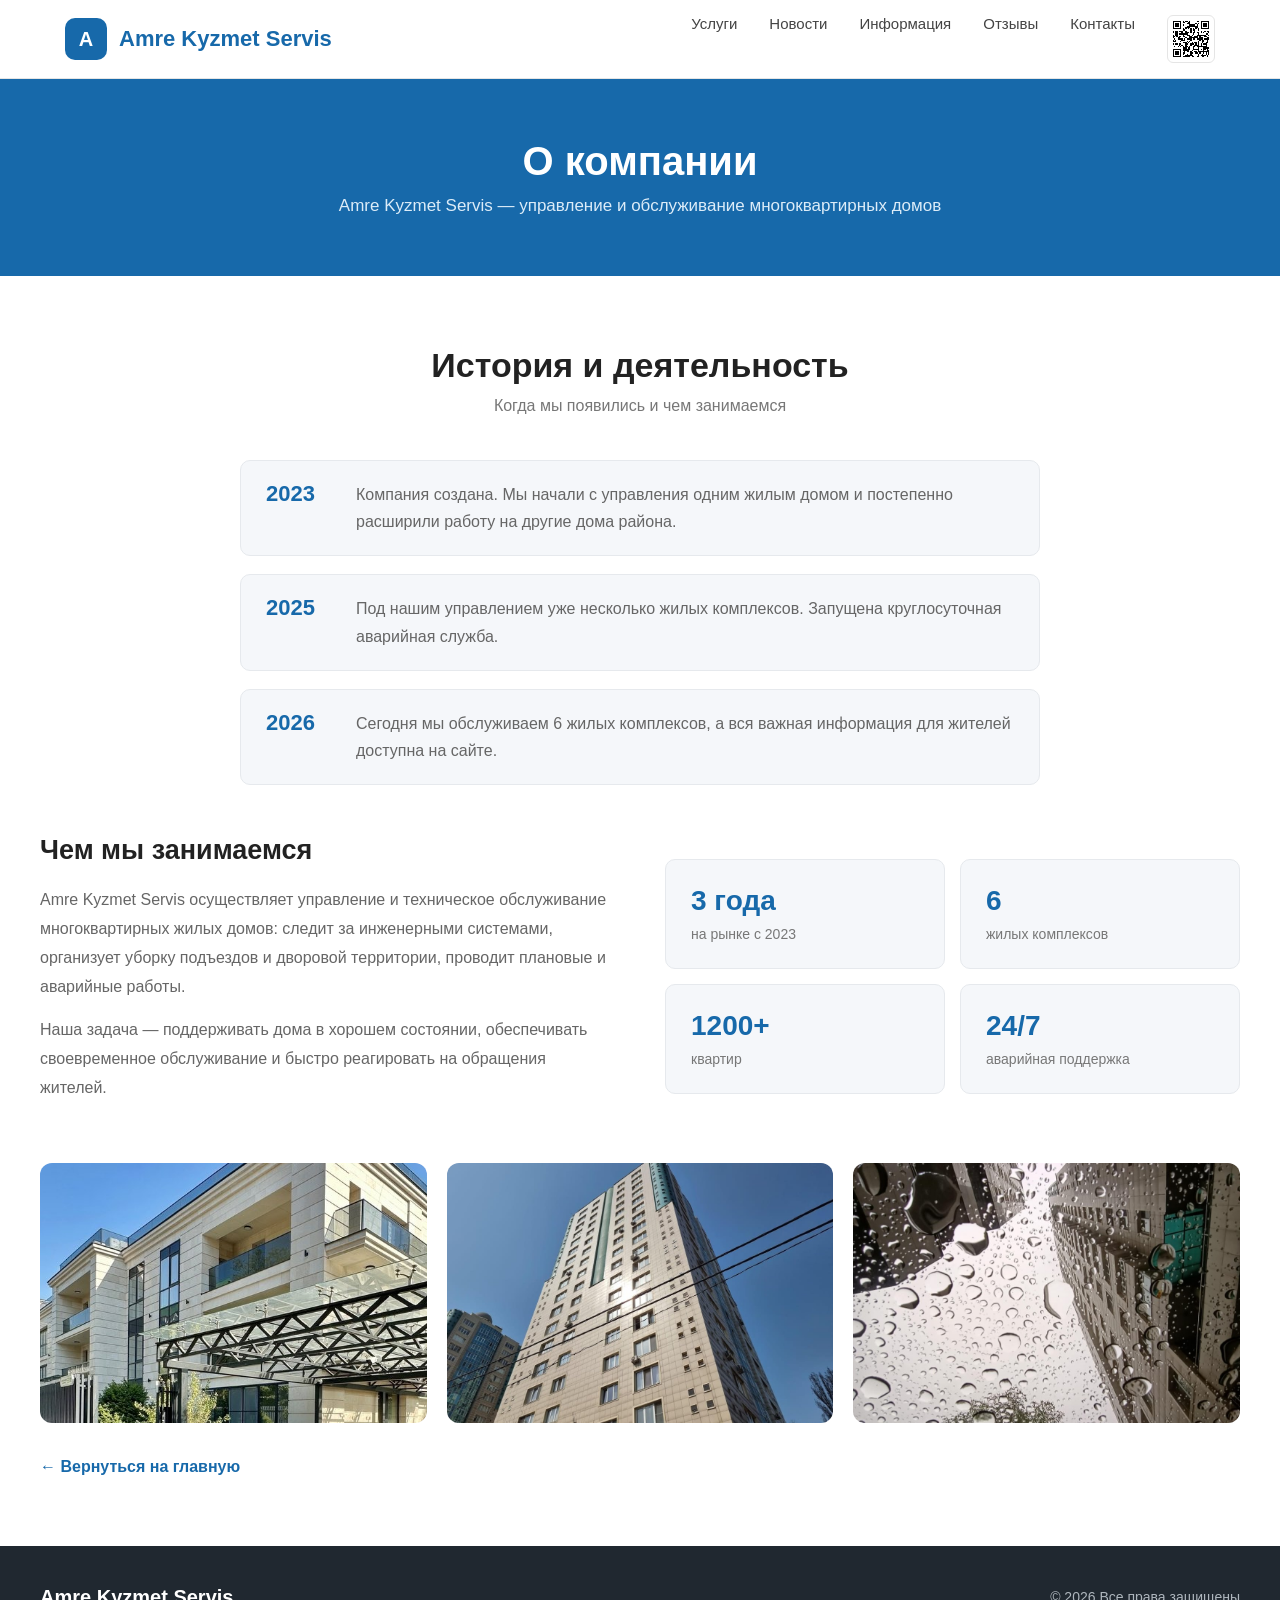
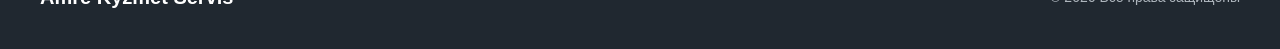
==== commit b5f37bf0: "Make nav QR non-clickable (scan-only) Co-Authored-By: Claude Sonnet 5.5 <noreply@anthropic.com> Clau" ====
--- a/about.html
+++ b/about.html
@@ -43,13 +43,13 @@
                 <a href="index.html#reviews">Отзывы</a>
                 <a href="index.html#contacts">Контакты</a>
 
-                <a href="about.html" class="nav-qr" title="О компании">
+                <div class="nav-qr" title="Отсканируйте камерой телефона">
                     <span class="nav-qr-code" data-qr="about.html"></span>
                     <span class="nav-qr-popup">
                         <span class="nav-qr-big" data-qr="about.html"></span>
                         <span class="nav-qr-text">Отсканируйте</span>
                     </span>
-                </a>
+                </div>
 
             </nav>
 
--- a/Css/style.css
+++ b/Css/style.css
@@ -393,6 +393,7 @@
 
 .documents {
     background: #f5f6f8;
+    padding: 40px;
 }
 
 .documents-grid {
@@ -405,7 +406,6 @@
     background: white;
     padding: 25px;
     border-radius: 10px;
-
     border: 1px solid #e4e4e4;
 
     display: flex;
@@ -413,6 +413,7 @@
     gap: 15px;
 
     transition: 0.3s;
+    position: relative; /* нужно для tooltip */
 }
 
 .document-card:hover {
@@ -426,6 +427,39 @@
 .document-card h3 {
     font-size: 15px;
 }
+
+/* Tooltip */
+.document-tooltip {
+    position: absolute;
+    top: 110%;
+    left: 0;
+    width: 280px;
+    background: #fff;
+    border: 1px solid #ccc;
+    padding: 15px;
+    border-radius: 8px;
+    box-shadow: 0 4px 12px rgba(0,0,0,0.2);
+
+    opacity: 0;
+    visibility: hidden;
+    transform: translateY(10px);
+    transition: opacity 0.3s ease, transform 0.3s ease;
+    z-index: 10;
+}
+
+.document-card:hover .document-tooltip {
+    opacity: 1;
+    visibility: visible;
+    transform: translateY(0);
+}
+
+/* Для мобильных (по клику) */
+.document-card.active .document-tooltip {
+    opacity: 1;
+    visibility: visible;
+    transform: translateY(0);
+}
+
 
 /* ================= CONTACTS ================= */
 
@@ -722,3 +756,155 @@
         grid-template-columns: 1fr;
     }
 }
+
+/* ================= MOBILE ================= */
+
+/* на сенсорных экранах нет наведения — всплывающий QR не нужен */
+@media (hover: none) {
+    .nav-qr-popup {
+        display: none;
+    }
+}
+
+@media (max-width: 600px) {
+
+    /* компактная шапка: логотип, ниже строка ссылок, QR в правом верхнем углу */
+    header {
+        position: relative;
+    }
+
+    .header-container {
+        position: relative;
+        padding: 12px 16px 10px;
+        gap: 8px;
+        align-items: flex-start;
+    }
+
+    .logo {
+        font-size: 18px;
+        gap: 10px;
+        align-self: flex-start;
+        max-width: calc(100% - 64px);
+    }
+
+    .logo-icon {
+        width: 36px;
+        height: 36px;
+        font-size: 18px;
+    }
+
+    nav {
+        width: 100%;
+        gap: 4px 4px;
+        justify-content: flex-start;
+    }
+
+    nav a:not(.nav-qr) {
+        font-size: 13px;
+        padding: 8px 8px;
+        flex: 1 1 auto;
+        text-align: center;
+        background: #f1f4f7;
+        border-radius: 8px;
+    }
+
+    nav .nav-qr {
+        position: absolute;
+        top: 12px;
+        right: 16px;
+    }
+
+    nav .nav-qr .nav-qr-code {
+        width: 44px;
+        height: 44px;
+    }
+
+    /* первый экран */
+    .hero {
+        min-height: 420px;
+    }
+
+    .hero-container {
+        padding: 40px 16px;
+    }
+
+    .hero-content span {
+        font-size: 12px;
+    }
+
+    .section {
+        padding: 44px 16px;
+    }
+
+    .section-title {
+        margin-bottom: 28px;
+    }
+
+    .page-hero {
+        padding: 40px 16px;
+    }
+
+    .page-hero h1 {
+        font-size: 30px;
+    }
+
+    /* поля формы: 16px, чтобы iPhone не приближал страницу при вводе */
+    .review-form input[type="text"],
+    .review-form textarea {
+        font-size: 16px;
+    }
+
+    .review-form {
+        padding: 20px 16px;
+    }
+
+    .star-input .star {
+        font-size: 32px;
+        padding: 4px;
+    }
+
+    .review-card {
+        padding: 16px;
+    }
+
+    .footer-container {
+        gap: 8px;
+    }
+
+    footer {
+        padding: 28px 16px;
+    }
+}
+
+/* ================= NEWS (dynamic) ================= */
+
+.urgent-banner {
+    background: #c62828;
+    color: #fff;
+    font-size: 15px;
+    line-height: 1.5;
+}
+.urgent-banner[hidden] { display: none; }
+.urgent-inner { max-width: 1200px; margin: 0 auto; padding: 10px 20px; }
+.urgent-tag { background: #fff; color: #c62828; border-radius: 6px; padding: 2px 8px; font-weight: 700; font-size: 13px; margin-right: 6px; white-space: nowrap; }
+.urgent-banner a { color: #fff; text-decoration: underline; margin-left: 6px; white-space: nowrap; }
+
+.news-filters { display: flex; flex-wrap: wrap; gap: 10px; margin-bottom: 25px; }
+.news-filters[hidden] { display: none; }
+.news-filter { border: 1px solid #cfd8e0; background: #fff; color: #1769aa; border-radius: 20px; padding: 7px 16px; font-size: 14px; cursor: pointer; font-family: inherit; }
+.news-filter:hover, .news-filter.active { background: #1769aa; color: #fff; border-color: #1769aa; }
+
+.news-empty { grid-column: 1 / -1; text-align: center; color: #777; padding: 30px 10px; }
+.news-image.has-photo { padding: 0; background: #eef2f5; }
+.news-image.has-photo img { width: 100%; height: 100%; object-fit: cover; display: block; }
+.news-meta { display: flex; flex-wrap: wrap; gap: 8px; margin-bottom: 10px; }
+.news-badge { background: #e6f0f8; color: #1769aa; border-radius: 6px; padding: 2px 9px; font-size: 12px; font-weight: 600; }
+.news-badge.urgent { background: #fdecea; color: #c62828; }
+.news-complex { background: #f1f4f7; color: #555; border-radius: 6px; padding: 2px 9px; font-size: 12px; }
+.news-card.is-urgent { border-color: #e8a7a2; }
+
+@media (max-width: 600px) {
+    .urgent-inner { padding: 10px 16px; font-size: 14px; }
+    .news-filters { flex-wrap: nowrap; overflow-x: auto; padding-bottom: 6px; }
+    .news-filter { white-space: nowrap; flex: 0 0 auto; }
+}
--- a/Css/QR.css
+++ b/Css/QR.css
@@ -25,6 +25,7 @@
 /* ================= QR В МЕНЮ ================= */
 
 .nav-qr {
+    cursor: default;
     position: relative;
     display: flex;
     align-items: center;
